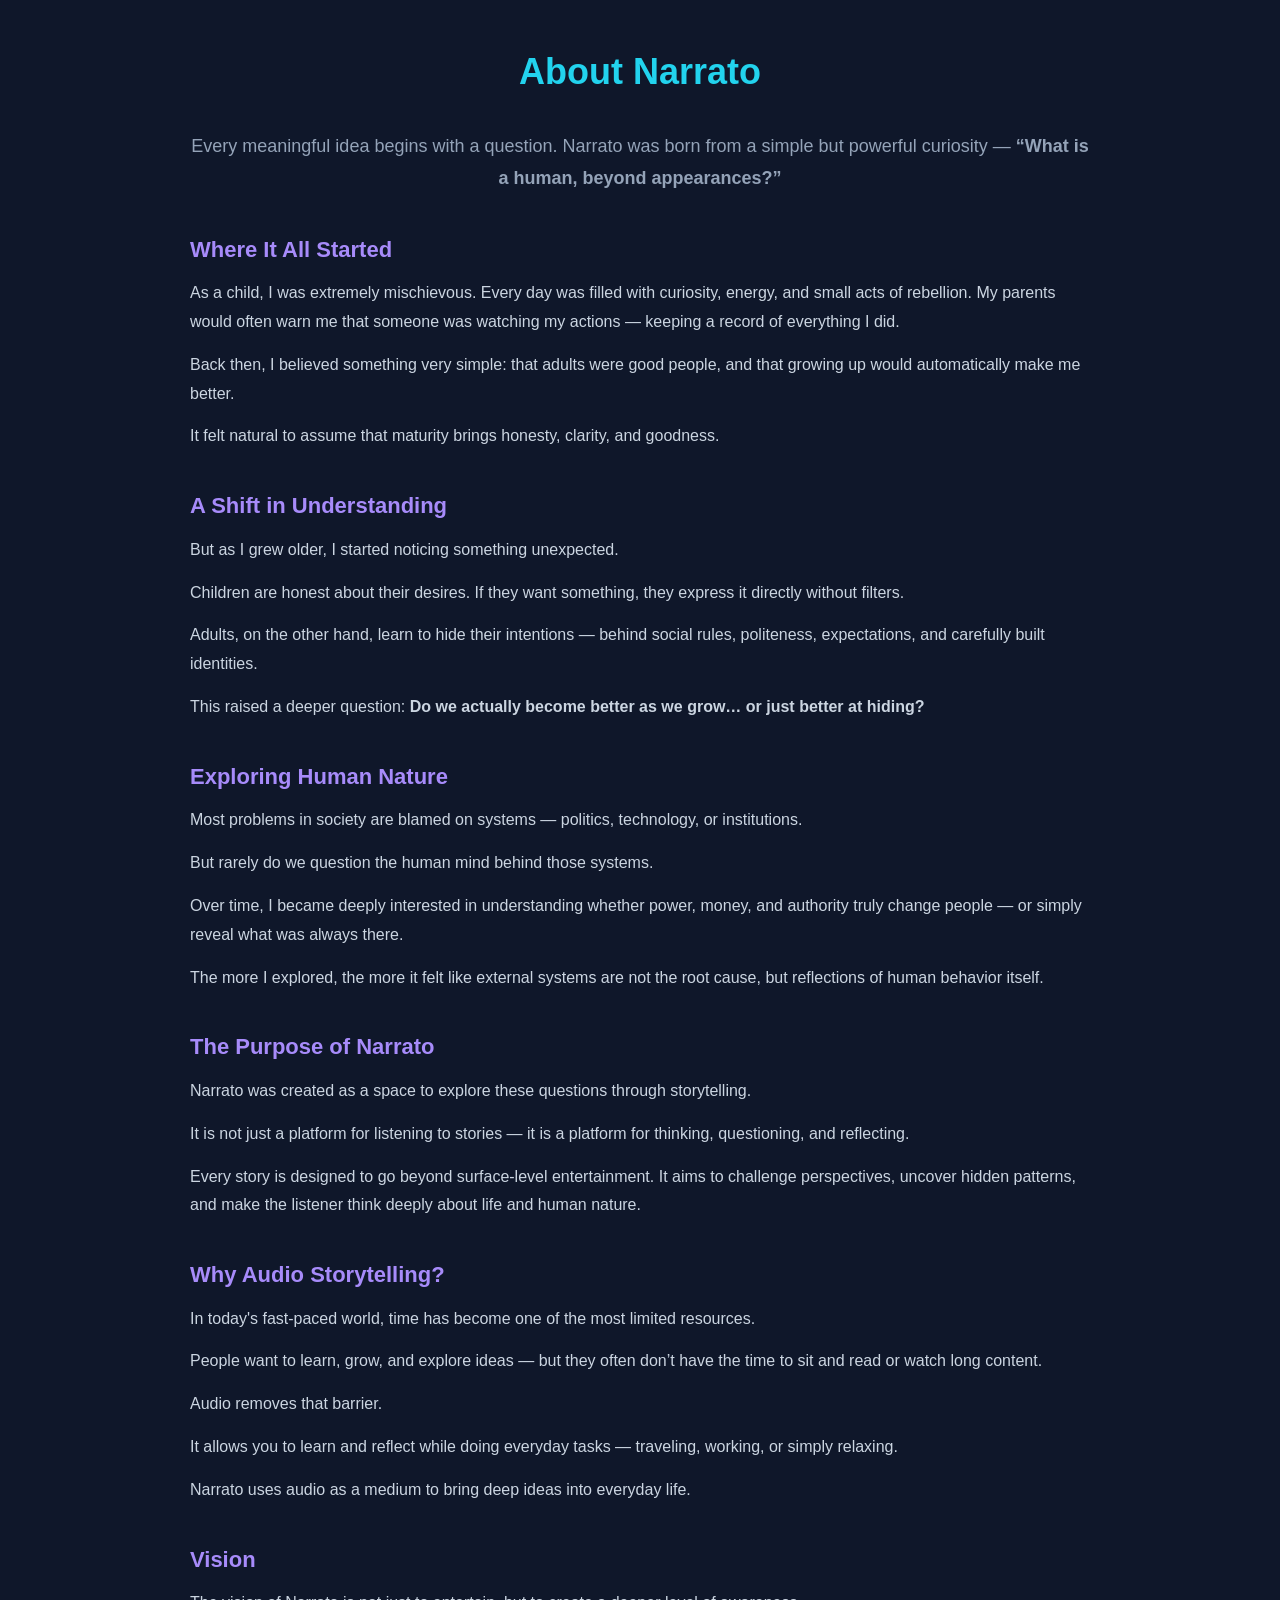
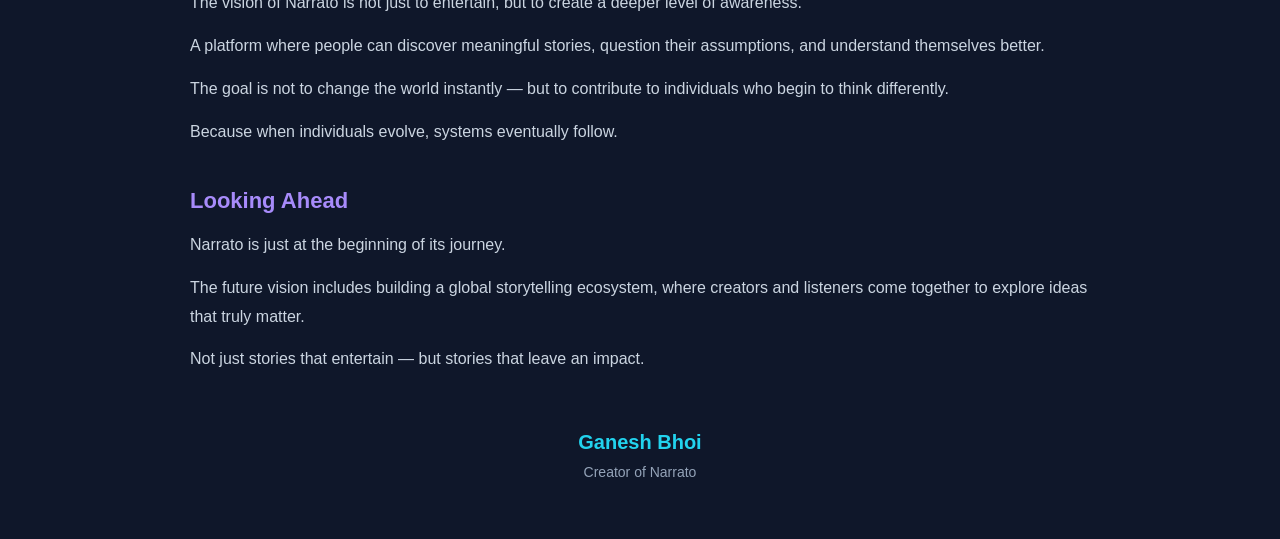
==== about.html @ 83f2087c "Add files via upload" ====
<!DOCTYPE html>
<html lang="en">
<head>
  <meta charset="UTF-8">
  <meta name="viewport" content="width=device-width, initial-scale=1.0">
  <title>About Narrato</title>

  <link rel="stylesheet" href="./style.css">
</head>

<body>

  <main class="about-page">

    <section class="about">

      <div class="about-container">

        <h1>About Narrato</h1>

        <p class="intro">
          Every meaningful idea begins with a question.  
          Narrato was born from a simple but powerful curiosity —  
          <strong>“What is a human, beyond appearances?”</strong>
        </p>

        <!-- ORIGIN -->
        <h2>Where It All Started</h2>

        <p>
          As a child, I was extremely mischievous. Every day was filled with
          curiosity, energy, and small acts of rebellion. My parents would often
          warn me that someone was watching my actions — keeping a record of
          everything I did.
        </p>

        <p>
          Back then, I believed something very simple:
          that adults were good people, and that growing up would automatically
          make me better.
        </p>

        <p>
          It felt natural to assume that maturity brings honesty, clarity, and goodness.
        </p>

        <!-- REALIZATION -->
        <h2>A Shift in Understanding</h2>

        <p>
          But as I grew older, I started noticing something unexpected.
        </p>

        <p>
          Children are honest about their desires. If they want something,
          they express it directly without filters.
        </p>

        <p>
          Adults, on the other hand, learn to hide their intentions —
          behind social rules, politeness, expectations, and carefully built identities.
        </p>

        <p>
          This raised a deeper question:
          <strong>Do we actually become better as we grow… or just better at hiding?</strong>
        </p>

        <!-- HUMAN NATURE -->
        <h2>Exploring Human Nature</h2>

        <p>
          Most problems in society are blamed on systems —
          politics, technology, or institutions.
        </p>

        <p>
          But rarely do we question the human mind behind those systems.
        </p>

        <p>
          Over time, I became deeply interested in understanding whether
          power, money, and authority truly change people —  
          or simply reveal what was always there.
        </p>

        <p>
          The more I explored, the more it felt like external systems are not the root cause,
          but reflections of human behavior itself.
        </p>

        <!-- PURPOSE -->
        <h2>The Purpose of Narrato</h2>

        <p>
          Narrato was created as a space to explore these questions through storytelling.
        </p>

        <p>
          It is not just a platform for listening to stories —  
          it is a platform for thinking, questioning, and reflecting.
        </p>

        <p>
          Every story is designed to go beyond surface-level entertainment.
          It aims to challenge perspectives, uncover hidden patterns,
          and make the listener think deeply about life and human nature.
        </p>

        <!-- AUDIO -->
        <h2>Why Audio Storytelling?</h2>

        <p>
          In today's fast-paced world, time has become one of the most limited resources.
        </p>

        <p>
          People want to learn, grow, and explore ideas —  
          but they often don’t have the time to sit and read or watch long content.
        </p>

        <p>
          Audio removes that barrier.
        </p>

        <p>
          It allows you to learn and reflect while doing everyday tasks —
          traveling, working, or simply relaxing.
        </p>

        <p>
          Narrato uses audio as a medium to bring deep ideas into everyday life.
        </p>

        <!-- VISION -->
        <h2>Vision</h2>

        <p>
          The vision of Narrato is not just to entertain,
          but to create a deeper level of awareness.
        </p>

        <p>
          A platform where people can discover meaningful stories,
          question their assumptions, and understand themselves better.
        </p>

        <p>
          The goal is not to change the world instantly —
          but to contribute to individuals who begin to think differently.
        </p>

        <p>
          Because when individuals evolve, systems eventually follow.
        </p>

        <!-- FUTURE -->
        <h2>Looking Ahead</h2>

        <p>
          Narrato is just at the beginning of its journey.
        </p>

        <p>
          The future vision includes building a global storytelling ecosystem,
          where creators and listeners come together to explore ideas
          that truly matter.
        </p>

        <p>
          Not just stories that entertain —  
          but stories that leave an impact.
        </p>

        <!-- AUTHOR -->
        <div class="author">

          <h3>Ganesh Bhoi</h3>
          <p>Creator of Narrato</p>

        </div>

      </div>

    </section>

  </main>

</body>
</html>
---- style.css ----
*{
  margin: 0px;
  padding: 0px;
  font-family:Arial;
  box-sizing: border-box; 
}

/* °°°°°°°°=================°°°°°°°°°°°*/
/*         THIS IS LODER             ↓↓↓*/
/* °°°°°°°°================°°°°°°°°°°°*/

#loader {
  position: fixed;
  top: 0;
  left: 0;
  width: 100%;
  height: 100vh;

  background: linear-gradient(-45deg, #000, #001f3f, #003366, #000);
  background-size: 400% 400%;
  animation: gradientMove 6s ease infinite;

  display: flex;
  justify-content: center;
  align-items: center;
  flex-direction: column;

  color: white;
  font-size: 22px;
  z-index: 999;
}

/* Circle Loader */
.loader-circle {
  width: 60px;
  height: 60px;
  border: 5px solid rgba(255,255,255,0.2);
  border-top: 5px solid #22D3EE;
  border-radius: 50%;
  animation: spin 1s linear infinite;
  margin-bottom: 15px;
}

@keyframes spin {
  from {
    transform: rotate(0deg);
  }
  to {
    transform: rotate(360deg);
  }
}

/* Glow Text */
.loader-text::after {
  content: "";
  animation: dots 1.5s steps(4, end) infinite;
}

@keyframes dots {
  0% { content: ""; }
  25% { content: "."; }
  50% { content: ".."; }
  75% { content: "..."; }
}

@keyframes gradientMove {
  0% { background-position: 0% 50%; }
  50% { background-position: 100% 50%; }
  100% { background-position: 0% 50%; }
}

/* °°°°°°°°=================°°°°°°°°°°°*/
/*      THIS IS SUGGEST SECTION    ↓↓↓
/* °°°°°°°°================°°°°°°°°°°°*/


#suggestSection{
  display: none;
  overflow: auto;
  background-color: #020617;
  padding: 10px;
  color: white;
  gap: 10px;
  
}


/* °°°°°°°°=================°°°°°°°°°°°*/
/*         THIS IS AUDIO SECTION     ↓↓↓
/* °°°°°°°°================°°°°°°°°°°°*/



/* ============================= */
/* AUDIO PLAYER MAIN */
/* ============================= */

#audioPlayer {
  background: #020617;
  font-family: sans-serif;
  color: white;
  display: flex;
  flex-direction: column;
  width: 100%;
  z-index: 888;
  transition: all 0.3s ease;
}

/* ============================= */
/* APP LAYOUT */
/* ============================= */

.app {
  display: flex;
  flex-direction: column;
  height: 100%;
}

/* ============================= */
/* TOP PLAYER */
/* ============================= */

.top-player {
  text-align: center;
  padding: 20px;
  flex-shrink: 0;
  position: relative;

  backdrop-filter: blur(10px);
  background: rgba(2, 6, 23, 0.6);
  border-radius: 15px;
}

/* ============================= */
/* COVER IMAGE */
/* ============================= */

.cover {
  width: 150px;
  height: 150px;
  border-radius: 50%;
  object-fit: cover;
  box-shadow: 0 0 30px #22D3EE;
  margin-top: 20px;
}

/* ANIMATION */
.rotate {
  animation: zoom 2s ease-in-out infinite;
}

@keyframes zoom {
  0% { transform: scale(1); }
  50% { transform: scale(1.05); }
  100% { transform: scale(1); }
}

/* ============================= */
/* TITLE FIX */
/* ============================= */

/* Normal player */
#audioPlayer h2 {
  font-size: 20px;
  font-weight: 600;
}

/* Mini player */
#audioPlayer.mini h2 {
  font-size: 13px;
  font-weight: 500;
  margin: 6px 0;

  white-space: nowrap;
  overflow: hidden;
  text-overflow: ellipsis;
}
/* ============================= */
/* PROGRESS BAR */
/* ============================= */

.progress-container {
  width: 90%;
  height: 6px;
  background: #1e293b;
  margin: 12px auto;
  border-radius: 10px;
  cursor: pointer;
}

.progress {
  height: 100%;
  width: 0%;
  background: linear-gradient(135deg, #22D3EE, #0ea5e9);
  border-radius: 10px;
}

/* ============================= */
/* TIME */
/* ============================= */

.time {
  display: flex;
  justify-content: space-between;
  width: 90%;
  margin: auto;
  font-size: 12px;
  opacity: 0.7;
}

/* ============================= */
/* CONTROLS */
/* ============================= */

.controls {
  display: flex;
  justify-content: center;
  align-items: center;
  gap: 12px;
  margin-top: 20px;
  flex-wrap: wrap;
}

/* PLAY (MAIN BUTTON) */
#play {
  background: linear-gradient(135deg, #22D3EE, #0ea5e9);
  width: 65px;
  height: 65px;
  font-size: 22px;
  border-radius: 50%;
  border: none;
  color: white;
  box-shadow: 0 0 20px rgba(34,211,238,0.6);
}

/* SECONDARY BUTTONS */
#forward,
#rewind {
  background: #1e293b;
  width: 45px;
  height: 45px;
  border-radius: 50%;
  border: none;
  color: white;
}

/* UTILITY BUTTONS */
#loopBtn,
#speedBtn,
#sleepBtn,
#replay{
  background: transparent;
  border: 1px solid #334155;
  padding: 8px 12px;
  border-radius: 20px;
  color: white;
  font-size: 13px;
}
#volumeLabel{
  margin-top: 10px;
  font-weight: bold;
}

/* HOVER */
.controls button {
  cursor: pointer;
  transition: 0.2s ease;
}

.controls button:hover {
  transform: scale(1.1);
}

.controls button:active {
  transform: scale(0.9);
}

/* ============================= */
/* VOLUME */
/* ============================= */

#volume {
  width: 80%;
  margin: 15px auto;
  display: block;
  accent-color: #22D3EE;
}

/* ============================= */
/* EPISODE LIST */
/* ============================= */

.episode-list {
  flex: 1;
  overflow-y: auto;
  padding: 10px;
}

.episode {
  padding: 15px;
  border-bottom: 1px solid #1e293b;
  cursor: pointer;
  transition: 0.2s;
}

.episode:hover {
  background: rgba(34, 211, 238, 0.1);
}

.episode.active {
  color: #A78BFA;
  font-weight: bold;
}

/* ============================= */
/* SHARE BUTTON */
/* ============================= */

#shareBtn {
  position: absolute;
  top: 15px;
  left: 15px;

  background: linear-gradient(135deg, #22D3EE, #0ea5e9);
  border: none;
  color: white;
  padding: 8px 12px;
  border-radius: 20px;
  font-size: 13px;
  cursor: pointer;
  box-shadow: 0 4px 10px rgba(0,0,0,0.3);
}

/* ============================= */
/* AUTOPLAY BUTTON */
/* ============================= */

#autoplayToggle {
  position: absolute;
  top: 60px;
  left: 15px;

  background: linear-gradient(135deg, #A78BFA, #7C3AED);
  border: none;
  color: white;
  padding: 8px 12px;
  border-radius: 20px;
  font-size: 13px;
  cursor: pointer;
}







.sleep-popup {
  position: fixed;
  top: 0;
  left: 0;
  width: 100%;
  height: 100%;
  background: rgba(0,0,0,0.7);
  display: flex;
  justify-content: center;
  align-items: center;
  z-index: 5000;
}

.sleep-popup.hidden {
  display: none;
}

.sleep-box {
  background: #0f172a;
  padding: 25px;
  border-radius: 15px;
  width: 280px;
  text-align: center;
  box-shadow: 0 0 20px rgba(34,211,238,0.4);
}

.sleep-box h3 {
  margin-bottom: 10px;
}

.sleep-box p {
  font-size: 14px;
  opacity: 0.7;
  margin-bottom: 15px;
}

#sleepInput {
  width: 100%;
  padding: 10px;
  border-radius: 10px;
  border: none;
  outline: none;
  margin-bottom: 15px;
  text-align: center;
  font-size: 16px;
}

.sleep-actions {
  display: flex;
  justify-content: space-between;
}

.sleep-actions button {
  flex: 1;
  margin: 5px;
  padding: 10px;
  border: none;
  border-radius: 10px;
  cursor: pointer;
}

/* Cancel */
#sleepCancel {
  background: #334155;
  color: white;
}

/* Start */
#sleepStart {
  background: linear-gradient(135deg, #22D3EE, #0ea5e9);
  color: white;
}

/* ============================= */
/* MINI PLAYER */
/* ============================= */

#audioPlayer.mini {
  position: fixed;
  top: 300px;
  left: 20px;
  width: 180px;
  border-radius: 12px;
  overflow: hidden;
  z-index: 2000;
  box-shadow: 0 0 15px #22D3EE;
}

/* FIX HEIGHT */
#audioPlayer.mini .app {
  height: auto;
}

/* SMALL COVER */
#audioPlayer.mini .cover {
  width: 70px;
  height: 70px;
  margin-top: 10px;
}

/* HIDE EXTRA */
#audioPlayer.mini #description,
#audioPlayer.mini .episode-list,
#audioPlayer.mini .progress-container,
#audioPlayer.mini .time,
#audioPlayer.mini #volume,
#audioPlayer.mini #loopBtn,
#audioPlayer.mini #speedBtn,
#audioPlayer.mini #sleepBtn,
#audioPlayer.mini #replay,
#audioPlayer.mini #forward,
#audioPlayer.mini #volumeLabel,
#audioPlayer.mini #rewind {
  display: none;
}

/* CONTROLS MINI */
#audioPlayer.mini .controls {
  justify-content: center;
  gap: 8px;
}

/* PLAY SMALL */
#audioPlayer.mini #play {
  width: 40px;
  height: 40px;
  font-size: 16px;
}

/* ============================= */
/* MINI BUTTONS */
/* ============================= */

#miniClose,
#expandBtn {
  display: none;
}

#audioPlayer.mini #miniClose,
#audioPlayer.mini #expandBtn {
  display: block;
  position: absolute;
  top: 5px;
  background: rgba(0,0,0,0.6);
  border: none;
  color: white;
  font-size: 12px;
  padding: 4px 6px;
  border-radius: 5px;
  cursor: pointer;
}

#audioPlayer.mini #miniClose {
  right: 5px;
}

#audioPlayer.mini #expandBtn {
  right: 35px;
}

/* ============================= */
/* TRANSITION */
/* ============================= */

#audioPlayer,
#audioPlayer * {
  transition: all 0.25s ease;
}




/* °°°°°°°°=================°°°°°°°°°°°*/
/*         THIS IS THE NAVBAR ↓↓↓
/* °°°°°°°°================°°°°°°°°°°°*/
#navbar{
  height: 80px;
  background-color: #020617;
  position: sticky;
  top: 0px;
  z-index:1000;
  box-shadow: 0 0 10px black;
}
#logoSection{
  width: 100%;
  height: 50px;
  display: flex;
  align-items: center;
  justify-content: space-between;
  background-color: #020617;
}

#logo{
  height: 100%;
  width: 100px;
  background-image: url("./WebImage/logo.jpg");
  background-size: cover;
  background-position: center;
  margin-left: 20px;
}
.search{
  display: flex;
  justify-content: flex-end;
  margin-right: 20px;
}
#searchLogo{
  width: 25px;
  height: 25px;
  display: inline-block;
  background-image: url("./WebImage/searchLogo.jpg");
  background-size: cover;
  background-position: center;
  border-radius: 5px;
}

#searchBar {
  visibility: hidden;
  transition: all 0.5s ease;
  outline: none;
  width: 0%;
  background-color: #22D3EE;
  padding: 4px;
}

#searchBar.active {
  width: 100%;
  visibility: visible;
  outline: none;
  background-color: white;
  border-radius: 5px;
  padding: 4px;
}

#navButtons{
  display: inline;
}
#navOption{
  display: flex;
  justify-content: space-evenly;
  align-items: center;
}
#navOption li{
  display: inline-block;
  font-weight: bold;
  color: white;
  transition-duration: 0.2s;
}
#navOption li:active {
  transform: scale(1.1);
}
#navOption li:hover {
  color: #A78BFA;
}

/* °°°°°°°°==================°°°°°°°°°°°*/
/*     THIS IS MAIN SECTION DIFULT ↓↓↓
/* °°°°°°°°==================°°°°°°°°°°°*/

main{
  background: linear-gradient(
  to bottom,
  #0f172a 0%,
  #111827 60%,
  #0f172a 100%
);


}



/* °°°°°°°°==================°°°°°°°°°°°*/
/*     THIS IS ADS SECTION          ↓↓↓
/* °°°°°°°°==================°°°°°°°°°°°*/

.discover{
padding:15px;
background:#0F172A;
color:white;
font-family:sans-serif;
box-shadow: 0 0 10px black;
}

/* tabs */

.tabs{
display: flex;
gap:20px;
font-size:18px;
margin-bottom:15px;
}

.tabs span{
opacity:.6;
}

.tabs .active{
opacity:1;
border-bottom:2px solid #A78BFA;
}

/* banner */

.featured{
  position: relative;
  overflow: hidden;
  aspect-ratio: 16/9;
}

/* 🔹 slide layer (movement ke liye) */
.slide{
  position: absolute;
  width: 100%;
  height: 100%;
  top: 0;
  left: 0;

  transform: translateX(100%);
  transition: transform 0.7s ease-in-out;
}

.slide.active{
  transform: translateX(0);
  z-index: 1;
}

/* 🔹 inner image (zoom ke liye) */
.slide img{
  width: 100%;
  height: 100%;
  object-fit: cover;
  border-radius: 12px;

  animation: zoomMove 6s linear infinite alternate;
}

/* 🔥 zoom animation */
@keyframes zoomMove{
  0%{
    transform: scale(1);
  }
  100%{
    transform: scale(1.1);
  }
}

.play{
  position: absolute;
  bottom: 15px;
  right: 15px;
  background: #22D3EE;
  box-shadow: 0 0 15px #22D3EE;
  border: none;
  width: 45px;
  height: 45px;
  border-radius: 50%;
  color: white;
  font-size: 18px;
  cursor: pointer;
  z-index: 2;
}

/* filters */

.filters{
display:flex;
gap:10px;
margin:15px;
}

.filters button{
background: #1e293b;
border:none;
color: #94A3B8;
padding: 8px 16px;
border-radius: 10px;
}

button.active {
  color: #000;
  background-color: #22D3EE;
}

.slide{
  position: absolute;
  width: 100%;
  height: 100%;
  top: 0;
  left: 0;

  transform: translateX(100%);
  transition: transform 0.6s ease-in-out;
}

.slide.active{
  transform: translateX(0);
  z-index: 2;
}

/* 👇 NEW (old slide left jayega) */
.slide.prev{
  transform: translateX(-100%);
  z-index: 1;
}




/* °°°°°°°°==================°°°°°°°°°°°*/
/*   THIS IS CATEGORY SECTION         ↓↓↓
/* °°°°°°°°==================°°°°°°°°°°°*/

.title{
margin:15px 0;
display:inline-block;
}
.more{
  color:white;
  text-decoration:none;
  
}
.mordiv{
  justify-content:center;
  display:flex;
  align-items:center;
  margin-left:auto;
  font-weight: bold;
}
.storyhead{
  display:flex;
}

.story-row{
display:flex;
gap:12px;
overflow-x:auto;
}

.Categories-Section{
  padding:15px;
background:#0F172A;
color: white;
box-shadow: 0 0 10px black;
}


/* ========= STORY CARD =========== */

.card{
min-width:120px;
}

.card img{
width:100%;
border-radius:8px;
}

.card p{
font-size:14px;
margin:5px 0;
}

.card span{
font-size:12px;
opacity:.6;
}














/* °°°°°°°°==================°°°°°°°°°°°*/
/*     THIS IS FOOTER SECTION          ↓↓↓
/* °°°°°°°°==================°°°°°°°°°°°*/
.footer{
background:#020617;
color:#fff;
padding:40px 20px;
/* margin-top:40px; */
}

.footer-container{
display:flex;
flex-wrap:wrap;
justify-content:space-between;
gap:30px;
}

.footer-logo{
max-width:250px;
}

.footer-logo h2{
color: #22D3EE;
margin-bottom:10px;
}

.footer-logo p{
font-size:14px;
color:#ccc;
}

.footer-links h3{
margin-bottom:10px;
}

.footer-links ul{
list-style:none;
}

.footer-links li{
margin-bottom:6px;
}

.footer-links a{
text-decoration:none;
color:#ccc;
font-size:14px;
}

.footer-links a:hover{
color:#22D3EE;
}

.footer-social h3{
margin-bottom:10px;
}

.social-icons a{
display:block;
text-decoration:none;
color:#ccc;
margin-bottom:6px;
font-size:14px;
}

.social-icons a:hover{
color:#fff;
}

.footer-bottom{
text-align:center;
margin-top:30px;
border-top:1px solid #333;
padding-top:15px;
font-size:13px;
color:#aaa;
}






/* °°°°°°°°==================°°°°°°°°°°°*/
/*    THIS IS PROFILE SECTION      ↓↓↓ */
/* °°°°°°°°==================°°°°°°°°°°*/

#profileDiv {
  position: fixed;
  top: 0;
  left: 0;
  width: 100%;
  height: 100vh;
  z-index: 800;
}

.hidden{
  display: none;
}

#authApp {
  width: 100%;
  min-height: 100vh;
  background: #0F172A;
  display: flex;
  justify-content: center;
  align-items: center;
  color: white;
}
#authBox * {
  transition: all 0.25s ease;
}
/* AUTH BOX */
#authBox {
  width: 350px;
  padding: 25px;
  background: #0f172a;
  border-radius: 15px;
  box-shadow: 0 0 20px #22D3EE;
  animation: fadeIn 0.5s ease;
  backdrop-filter: blur(10px);
}

/* INPUTS */
#authBox input {
  width: 100%;
  padding: 10px;
  margin: 10px 0;
  border: none;
  border-radius: 8px;
  outline: none;
}

#authBox input:focus {
  outline: none;
  border: 1px solid #ff3b3b;
  box-shadow: 0 0 5px rgba(255, 59, 59, 0.5);
}
/* PASSWORD BOX */
.password-box {
  position: relative;
}

.password-box span {
  position: absolute;
  right: 10px;
  top: 12px;
  cursor: pointer;
}

/* BUTTONS */
#authBox button {
  width: 100%;
  padding: 10px;
  margin-top: 10px;
  border: none;
  border-radius: 8px;
  background: #22D3EE;
  cursor: pointer;
  transition: transform 0.3s ease, background 0.3s ease;
}

#authBox button:hover {
  transform: scale(1.05);
}



#forgotPassword {
  background: none;
  border: none;
  color: gray;
  font-size: 12px;
  cursor: pointer;
  margin-top: 5px;
}

#forgotPassword:hover {
  color: white;
  text-decoration: underline;
}

#emailGuide {
  font-size: 12px;
  color: gray;
  margin-top: 8px;
}

/* GOOGLE BUTTON */
#googleBtn {
  background: #A78BFA;
}

/* TABS */
#authBox .tabs {
  display: flex;
  justify-content: space-between;
  margin-bottom: 15px;
}

#authBox .tabs button {
  width: 48%;
  background: #1e293b;
}
.tabs button.active {
  transform: scale(1.05);
  box-shadow: 0 0 10px rgba(255, 59, 59, 0.6);
}

#authBox .tabs .active {
  background: #22D3EE;
  color: black;
}

/* PROFILE */
#profileBox {
  text-align: center;
  animation: fadeIn 0.5s ease;
}

/* POPUP */
#popup {
  position: fixed;
  top: 0;
  left: 0;
  width: 100%;
  height: 100%;
  background: rgba(0,0,0,0.7);
  backdrop-filter: blur(5px);
  display: none;
  justify-content: center;
  align-items: center;
}

#popupContent {
  background: #0f172a;
  padding: 20px;
  border-radius: 10px;
  text-align: center;
}

#popup #popupContent button {
  width: 40%;
  margin: 10px;
}

#popup #popupText {
  color: #fff;
  font-weight: 500;
}

/* ANIMATION */
@keyframes fadeIn {
  from {opacity: 0; transform: translateY(20px);}
  to {opacity: 1; transform: translateY(0);}
}















/* ========================= */
/* CATEGORY PAGE ONLY */
/* ========================= */

.cat-page {
  padding: 15px;
  background: #0F172A;
  min-height: 100vh;
  color: white;
}

.cat-title {
  text-align: center;
  margin: 20px 0;
  font-size: 22px;
}

.cat-container {
  display: grid;
  grid-template-columns: repeat(2, 1fr);
  gap: 12px;
}

.cat-card {
  background: #1e293b;
  border-radius: 12px;
  overflow: hidden;
  text-align: center;
  cursor: pointer;
  transition: 0.3s;
}

.cat-card img {
  width: 100%;
  height: 110px;
  object-fit: cover;
}

.cat-card p {
  padding: 10px;
  font-size: 14px;
}

/* hover */
.cat-card:hover {
  transform: scale(1.05);
  background: #334155;
}










/* TITLE */
.category-title{
  padding:20px;
  font-size:28px;
  font-weight:700;
  letter-spacing:2px;
  color:#ffffff;

  text-shadow:0 0 10px rgba(255,255,255,0.2);
}


/* LIST */
.story-list{
  padding:12px;
  display:flex;
  flex-direction:column;
  gap:18px;
}


/* CARD */
.story{
  display:flex;
  align-items:center;
  gap:15px;
  padding:14px;
  border-radius:18px;

  background:linear-gradient(145deg, rgba(255,255,255,0.08), rgba(255,255,255,0.02));
  border:1px solid rgba(255,255,255,0.1);

  backdrop-filter: blur(10px);

  cursor:pointer;
  transition:0.35s ease;

  opacity:0;
  transform:translateY(40px);
}


/* HOVER EFFECT */
.story:hover{
  transform:translateY(-6px) scale(1.03);

  box-shadow:
    0 0 15px #22D3EE,
    0 0 30px #22D3EE;
}


/* IMAGE */
.story img{
  width:75px;
  height:75px;
  border-radius:12px;
  object-fit:cover;

  transition:0.4s;
}

.story:hover img{
  transform:scale(1.1) rotate(2deg);
}


/* TEXT */
.info h3{
  margin:0;
  font-size:18px;
  font-weight:600;
  color:#ffffff;

  transition:0.3s;
}

/* TEXT HOVER */
.story:hover h3{
  color: #22D3EE;
  text-shadow:0 0 8px rgba(255,76,96,0.6);
}


/* OPTIONAL SUBTEXT (future use) */
.info p{
  margin:4px 0 0;
  font-size:13px;
  color:#bbbbbb;
}


/* ANIMATION */
.show{
  opacity:1 !important;
  transform:translateY(0) !important;
}


/* CLICK EFFECT */
.story:active{
  transform:scale(0.95);
}






/* °°°°°°°°==================°°°°°°°°°°°*/
/*    THIS IS CONTACT SECTION      ↓↓↓ */
/* °°°°°°°°==================°°°°°°°°°°*/

#contactPage .contact {
  padding: 60px 20px;
  background: #1E293B;
  color: white;
}

#contactPage .contact-container {
  max-width: 700px;
  margin: auto;
  text-align: center;
}

#contactPage h1 {
  color: #22D3EE;
  margin-bottom: 20px;
}

#contactPage .contact-form {
  display: flex;
  flex-direction: column;
  gap: 15px;
}

#contactPage input,
#contactPage textarea {
  padding: 12px;
  border: none;
  border-radius: 6px;
  background: #0f172a;
  color: white;
  outline: none;
}

#contactPage button {
  padding: 12px;
  border: none;
  background: #22D3EE;
  border-radius: 6px;
  cursor: pointer;
}








/* ============================= */
/* PRIVACY PAGE (SAFE SCOPED)   */
/* ============================= */

.privacy-page {
  background: #0f172a;
  min-height: 100vh;
  padding: 40px 15px;
}

/* container */
.privacy-page .privacy-container {
  max-width: 900px;
  margin: auto;
  line-height: 1.7;
  color: #e5e7eb;
}

/* title */
.privacy-page h1 {
  text-align: center;
  font-size: 34px;
  margin-bottom: 25px;
  color: #22D3EE;
}

/* headings */
.privacy-page h2 {
  margin-top: 30px;
  margin-bottom: 10px;
  font-size: 20px;
  color: #A78BFA;
}

/* text */
.privacy-page p {
  font-size: 15px;
  margin-bottom: 12px;
  color: #cbd5e1;
}

/* intro */
.privacy-page .intro {
  text-align: center;
  font-size: 16px;
  margin-bottom: 30px;
  color: #94A3B8;
}

/* footer text */
.privacy-page .author {
  margin-top: 40px;
  text-align: center;
  color: #64748b;
}




/* ============================= */
/* TERMS PAGE (SAFE SCOPED)     */
/* ============================= */

.terms-page {
  background: #0f172a;
  min-height: 100vh;
  padding: 40px 15px;
}

/* container */
.terms-page .terms-container {
  max-width: 900px;
  margin: auto;
  line-height: 1.7;
  color: #e5e7eb;
}

/* title */
.terms-page h1 {
  text-align: center;
  font-size: 34px;
  margin-bottom: 25px;
  color: #22D3EE;
}

/* headings */
.terms-page h2 {
  margin-top: 30px;
  margin-bottom: 10px;
  font-size: 20px;
  color: #A78BFA;
}

/* text */
.terms-page p {
  font-size: 15px;
  margin-bottom: 12px;
  color: #cbd5e1;
}

/* intro */
.terms-page .intro {
  text-align: center;
  font-size: 16px;
  margin-bottom: 30px;
  color: #94A3B8;
}

/* footer */
.terms-page .terms-footer {
  margin-top: 40px;
  text-align: center;
  color: #64748b;
}



/* ============================= */
/* ABOUT PAGE (SCOPED SAFE)     */
/* ============================= */

.about-page {
  background: #0f172a;
  min-height: 100vh;
  padding: 40px 15px;
}

/* container */
.about-page .about-container {
  max-width: 900px;
  margin: auto;
  line-height: 1.8;
  color: #e5e7eb;
}

/* title */
.about-page h1 {
  text-align: center;
  font-size: 36px;
  margin-bottom: 25px;
  color: #22D3EE;
}

/* headings */
.about-page h2 {
  margin-top: 35px;
  margin-bottom: 10px;
  font-size: 22px;
  color: #A78BFA;
}

/* text */
.about-page p {
  font-size: 16px;
  margin-bottom: 14px;
  color: #cbd5e1;
}

/* intro */
.about-page .intro {
  text-align: center;
  font-size: 18px;
  margin-bottom: 35px;
  color: #94A3B8;
}

/* author */
.about-page .author {
  margin-top: 50px;
  text-align: center;
}

.about-page .author h3 {
  color: #22D3EE;
  font-size: 20px;
}

.about-page .author p {
  color: #94A3B8;
  font-size: 14px;
}








/* ===============================
   HISTORY SECTION
================================ */
#historySection {
  padding: 20px;
  background: #0f172a;
  color: #e2e8f0;
}

/* Title */
#historySection h2 {
  color: #22d3ee;
  margin-bottom: 15px;
}

/* ===============================
   LIST
================================ */
#historyList {
  display: flex;
  flex-direction: column;
  gap: 15px;
}

/* ===============================
   CARD
================================ */
.history-card {
  display: flex;
  align-items: center;
  gap: 12px;

  background: #1e293b;
  padding: 12px;
  border-radius: 12px;

  position: relative;
  transition: 0.25s ease;
  cursor: pointer;
}

/* Hover effect */
.history-card:hover {
  background: #334155;
  transform: scale(1.01);
}

/* ===============================
   IMAGE
================================ */
.history-card img {
  width: 60px;
  height: 60px;
  border-radius: 8px;
  object-fit: cover;
}

/* ===============================
   TEXT
================================ */
.history-card .info {
  flex: 1;
  margin-right: 45px; /* space for delete button */
}

.history-card .info h3 {
  font-size: 15px;
  color: #fff;
  margin: 0;
}

.history-card .info p {
  font-size: 12px;
  color: #94a3b8;
  margin-top: 4px;
}

/* ===============================
   DELETE BUTTON
================================ */
.delete-btn {
  position: absolute;
  right: 10px;
  top: 50%;
  transform: translateY(-50%);

  width: 34px;
  height: 34px;

  border: none;
  border-radius: 50%;
  background: #ef4444;
  color: #fff;

  display: flex;
  align-items: center;
  justify-content: center;

  font-size: 14px;
  cursor: pointer;

  transition: 0.2s ease;
}

/* Hover */
.delete-btn:hover {
  background: #dc2626;
  transform: translateY(-50%) scale(1.1);
}

/* ===============================
   EMPTY STATE
================================ */
#historyList h2 {
  text-align: center;
  color: #94a3b8;
  margin-top: 20px;
}
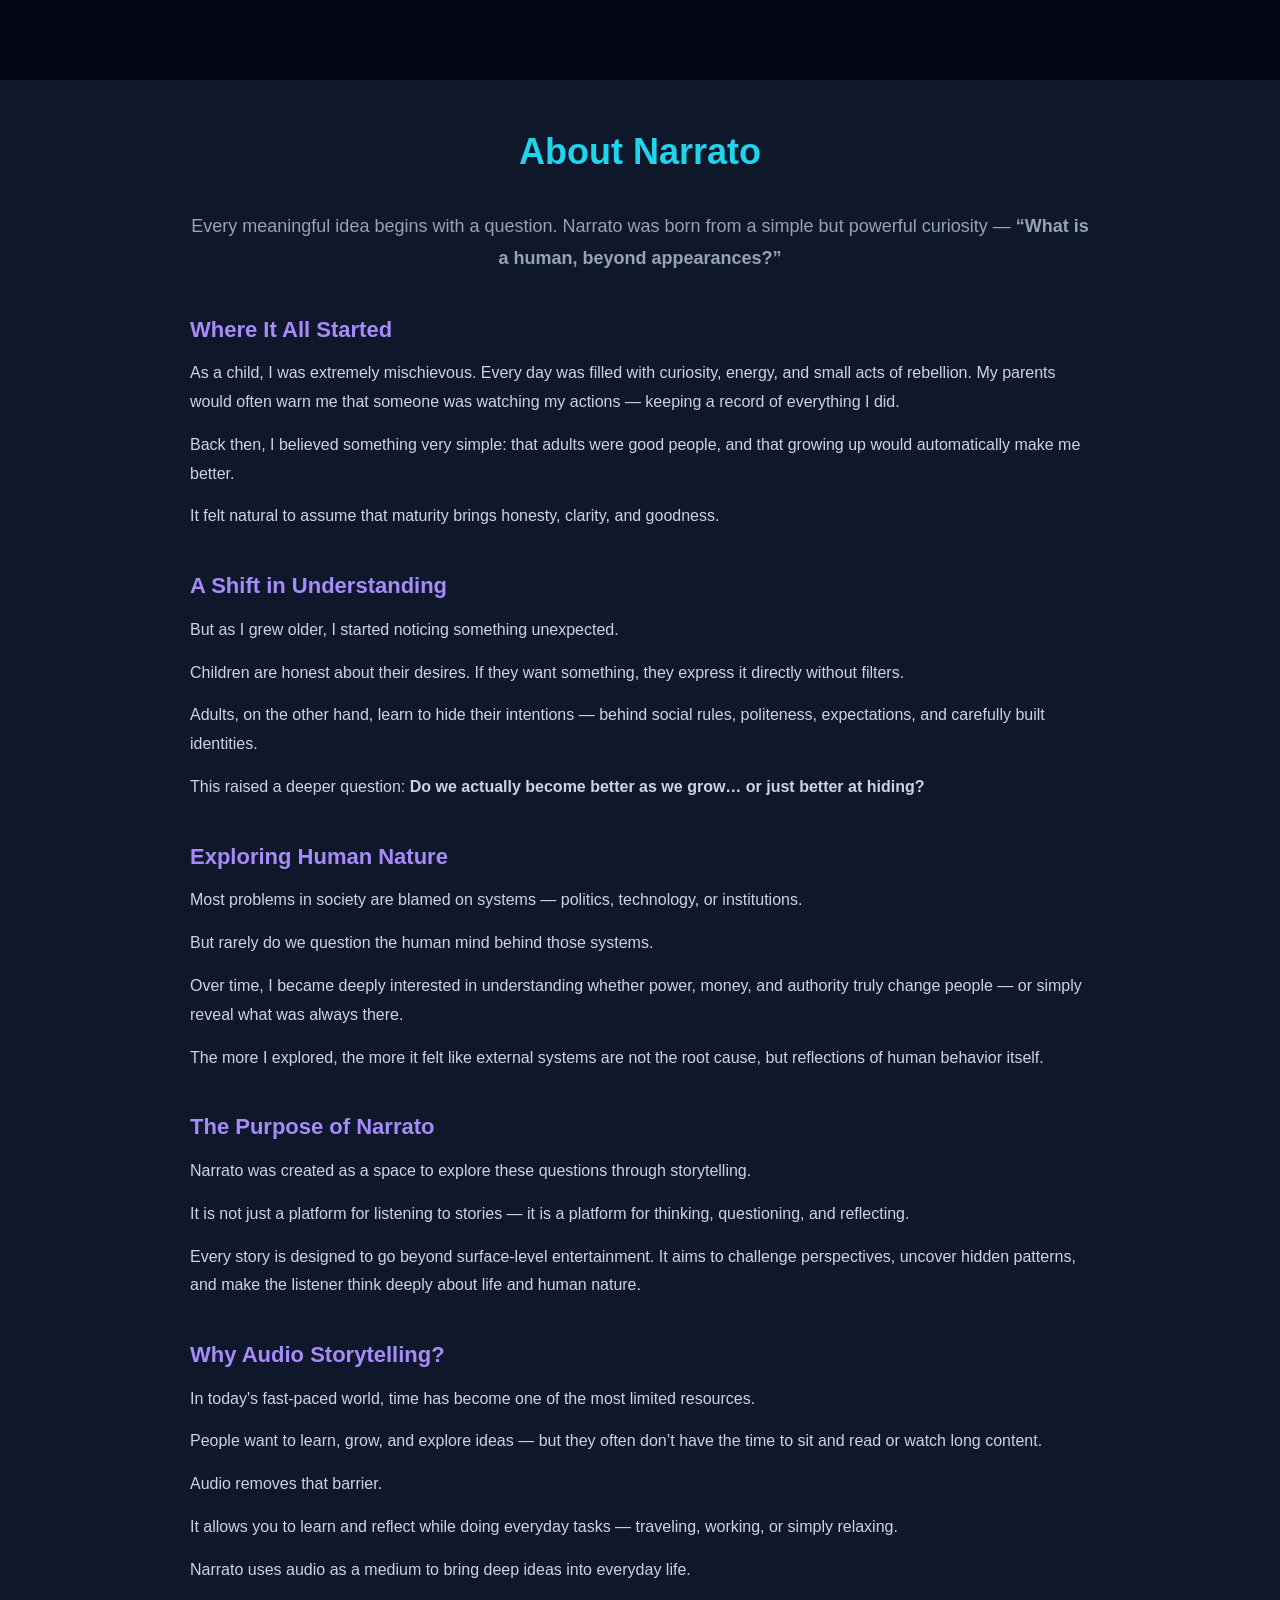
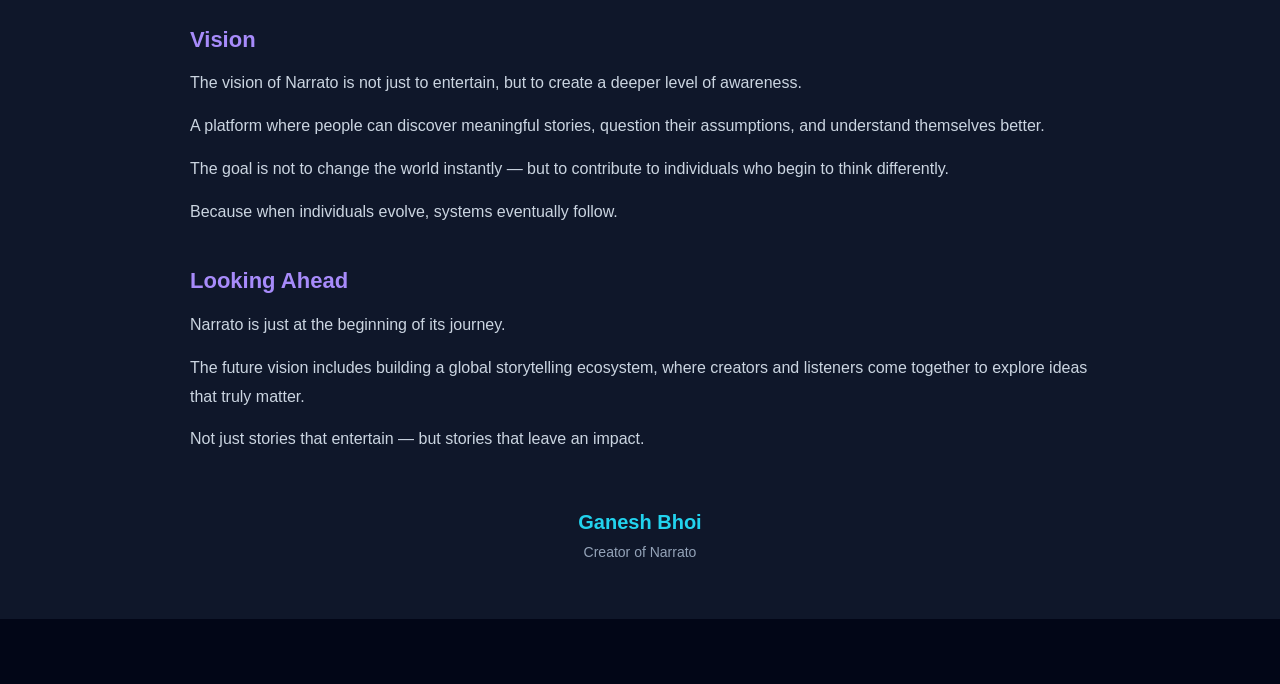
==== commit 8e830958: "Update about.html" ====
--- a/about.html
+++ b/about.html
@@ -186,5 +186,15 @@
 
   </main>
 
+<!-- Google tag (gtag.js) -->
+<script async src="https://www.googletagmanager.com/gtag/js?id=G-WVFF9571K9"></script>
+<script>
+  window.dataLayer = window.dataLayer || [];
+  function gtag(){dataLayer.push(arguments);}
+  gtag('js', new Date());
+
+  gtag('config', 'G-WVFF9571K9');
+</script>
+
 </body>
 </html>
--- a/style.css
+++ b/style.css
@@ -5,69 +5,139 @@
   box-sizing: border-box; 
 }
 
+body{
+  background-color: #020617;
+padding-top: 80px; 
+padding-bottom: 65px; 
+  margin: 0;
+}
+
 /* °°°°°°°°=================°°°°°°°°°°°*/
 /*         THIS IS LODER             ↓↓↓*/
 /* °°°°°°°°================°°°°°°°°°°°*/
 
-#loader {
+#globalLoader {
   position: fixed;
-  top: 0;
+  inset: 0;
+  background: rgba(0,0,0,0.85);
+
+  display: flex;
+  flex-direction: column;
+  justify-content: center;
+  align-items: center;
+
+  z-index: 99999;
+}
+
+/* LOADER BOX */
+.loaderBox {
+  display: flex;
+  gap: 8px;
+  margin-bottom: 10px;
+}
+
+/* CIRCLES */
+.circle {
+  width: 12px;
+  height: 12px;
+  border-radius: 50%;
+  background: #00d4ff;
+
+  animation: bounce 0.6s infinite alternate;
+}
+
+/* DELAYS */
+.circle:nth-child(2) {
+  animation-delay: 0.2s;
+}
+
+.circle:nth-child(3) {
+  animation-delay: 0.4s;
+}
+
+/* TEXT */
+#globalLoader p {
+  color: #aaa;
+  font-size: 14px;
+  letter-spacing: 1px;
+}
+
+/* ANIMATION */
+@keyframes bounce {
+  from {
+    transform: translateY(0);
+    opacity: 0.5;
+  }
+  to {
+    transform: translateY(-12px);
+    opacity: 1;
+  }
+}
+
+
+
+
+
+/* °°°°°°°°=================°°°°°°°°°°°*/
+/*      THIS IS BUTTOM NAV   ↓↓↓
+/* °°°°°°°°================°°°°°°°°°°°*/
+
+
+
+
+/* Bottom Navigation */
+.bottom-nav {
+  position: fixed;
+  bottom: 0;
   left: 0;
   width: 100%;
-  height: 100vh;
-
-  background: linear-gradient(-45deg, #000, #001f3f, #003366, #000);
-  background-size: 400% 400%;
-  animation: gradientMove 6s ease infinite;
-
-  display: flex;
-  justify-content: center;
+  height: 65px;
+  background: #020617; /* dark theme */
+  display: flex;
+  justify-content: space-around;
   align-items: center;
+  border-top: 1px solid rgba(255,255,255,0.1);
+  z-index: 1000;
+}
+
+/* Each Item */
+.nav-item {
+  text-decoration: none;
+  color: #94a3b8;
+  font-size: 12px;
+  display: flex;
   flex-direction: column;
-
-  color: white;
-  font-size: 22px;
-  z-index: 999;
-}
-
-/* Circle Loader */
-.loader-circle {
-  width: 60px;
-  height: 60px;
-  border: 5px solid rgba(255,255,255,0.2);
-  border-top: 5px solid #22D3EE;
-  border-radius: 50%;
-  animation: spin 1s linear infinite;
-  margin-bottom: 15px;
-}
-
-@keyframes spin {
-  from {
-    transform: rotate(0deg);
-  }
-  to {
-    transform: rotate(360deg);
-  }
-}
-
-/* Glow Text */
-.loader-text::after {
-  content: "";
-  animation: dots 1.5s steps(4, end) infinite;
-}
-
-@keyframes dots {
-  0% { content: ""; }
-  25% { content: "."; }
-  50% { content: ".."; }
-  75% { content: "..."; }
-}
-
-@keyframes gradientMove {
-  0% { background-position: 0% 50%; }
-  50% { background-position: 100% 50%; }
-  100% { background-position: 0% 50%; }
-}
+  align-items: center;
+  transition: 0.3s;
+}
+
+/* Icon */
+.nav-item .icon {
+  font-size: 20px;
+  margin-bottom: 3px;
+}
+
+.nav-item .icon img{
+  height: 30px;
+  width: 30px;
+}
+
+/* Active State */
+.nav-item.active {
+  color: #22d3ee;
+  transform: translateY(-5px);
+}
+
+/* Hover Effect */
+.nav-item:hover {
+  color: #22d3ee;
+}
+
+/* Optional Glow Effect for Active */
+.nav-item.active .icon {
+  filter: drop-shadow(0 0 6px #22d3ee);
+}
+
 
 /* °°°°°°°°=================°°°°°°°°°°°*/
 /*      THIS IS SUGGEST SECTION    ↓↓↓
@@ -530,14 +600,30 @@
 /* °°°°°°°°=================°°°°°°°°°°°*/
 /*         THIS IS THE NAVBAR ↓↓↓
 /* °°°°°°°°================°°°°°°°°°°°*/
-#navbar{
+
+#navbar {
   height: 80px;
   background-color: #020617;
-  position: sticky;
-  top: 0px;
-  z-index:1000;
+  position: fixed;
+  /* Agar aapka nav niche hai to bottom: 0 rakhein, upar hai to top: 0 */
+  top: 0; 
+  left: 0;
+  width: 100%;
+  z-index: 1000;
   box-shadow: 0 0 10px black;
-}
+
+  /* Animation property */
+  transition: transform 0.4s cubic-bezier(0.4, 0, 0.2, 1) !important;
+  will-change: transform;
+  
+  /* PWA flickering rokne ke liye */
+  backface-visibility: hidden;
+  -webkit-backface-visibility: hidden;
+}
+
+
+
+
 #logoSection{
   width: 100%;
   height: 50px;
@@ -932,7 +1018,7 @@
 }
 
 .hidden{
-  display: none;
+  display: none !important;
 }
 
 #authApp {
@@ -1316,10 +1402,13 @@
   background: #22D3EE;
   border-radius: 6px;
   cursor: pointer;
-}
-
-
-
+margin-bottom: 50px;
+}
+
+
+.contact-intro{
+  margin-bottom: 20px;
+}
 
 
 
